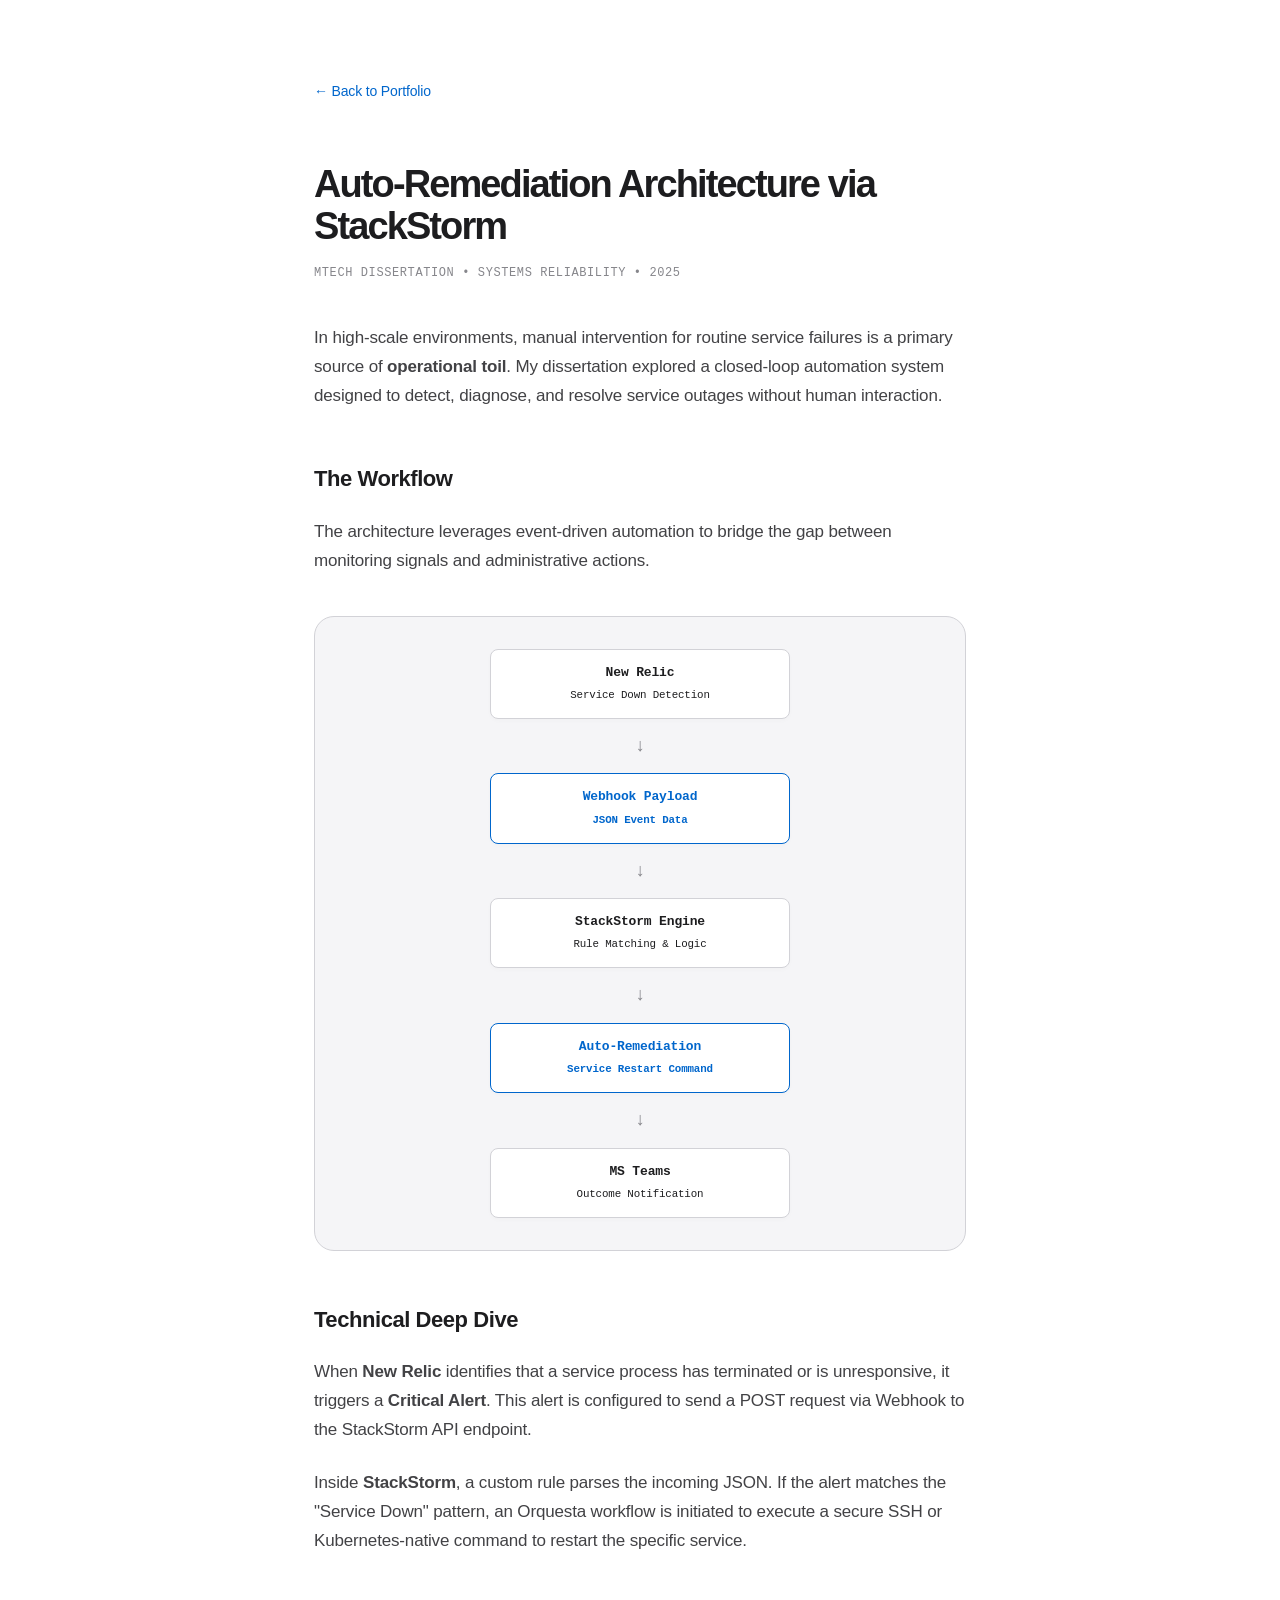
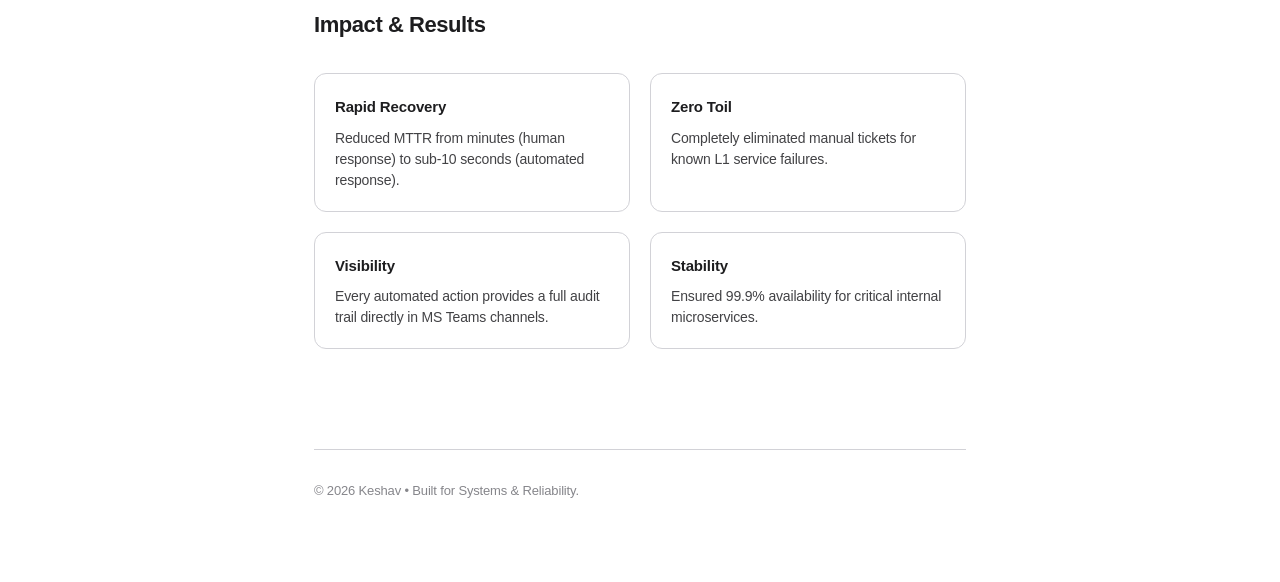
==== dissertation.html @ 8f524ad7 "major changes to the code and added projects" ====
<!DOCTYPE html>
<html lang="en">
<head>
    <meta charset="UTF-8">
    <meta name="viewport" content="width=device-width, initial-scale=1.0">
    <title>Case Study | Auto-Remediation Architecture</title>
    <style>
        :root {
            --bg: #ffffff;
            --text-main: #1d1d1f;
            --text-muted: #424245;
            --text-light: #86868b;
            --accent: #0066cc;
            --code-bg: #f5f5f7;
            --border: #d2d2d7;
        }

        * { box-sizing: border-box; -webkit-font-smoothing: antialiased; }

        body {
            font-family: "Inter", -apple-system, BlinkMacSystemFont, sans-serif;
            background-color: var(--bg);
            color: var(--text-main);
            margin: 0;
            line-height: 1.7;
            letter-spacing: -0.01em;
        }

        .container {
            max-width: 700px;
            margin: 0 auto;
            padding: 80px 24px;
        }

        /* --- Navigation --- */
        nav { margin-bottom: 60px; }
        .back-link {
            text-decoration: none;
            color: var(--accent);
            font-size: 14px;
            font-weight: 500;
            display: flex;
            align-items: center;
            gap: 8px;
        }
        .back-link:hover { text-decoration: underline; }

        /* --- Content --- */
        header h1 { 
            font-size: 38px; 
            font-weight: 700; 
            letter-spacing: -0.05em; 
            margin-bottom: 16px; 
            line-height: 1.1;
        }
        
        .metadata { 
            font-family: "SF Mono", monospace; 
            font-size: 12px; 
            color: var(--text-light); 
            text-transform: uppercase;
            letter-spacing: 0.05em;
            margin-bottom: 40px; 
        }
        
        h2 { 
            font-size: 22px; 
            font-weight: 600; 
            margin-top: 50px; 
            margin-bottom: 20px;
            letter-spacing: -0.02em;
        }

        p { margin-bottom: 24px; font-size: 17px; color: var(--text-muted); }

        /* --- Technical Diagram Box --- */
        .diagram-container {
            background: var(--code-bg);
            padding: 32px;
            border-radius: 20px;
            border: 1px solid var(--border);
            margin: 40px 0;
            text-align: center;
        }

        .flow {
            display: flex;
            flex-direction: column;
            align-items: center;
            gap: 12px;
            font-family: "SF Mono", monospace;
            font-size: 13px;
        }

        .node {
            background: #fff;
            padding: 12px 20px;
            border-radius: 8px;
            border: 1px solid var(--border);
            width: 100%;
            max-width: 300px;
            box-shadow: 0 2px 4px rgba(0,0,0,0.02);
        }

        .node.highlight { border-color: var(--accent); color: var(--accent); font-weight: 600; }
        .arrow { color: var(--text-light); font-size: 18px; }

        /* --- Results Grid --- */
        .results-grid {
            display: grid;
            grid-template-columns: 1fr 1fr;
            gap: 20px;
            margin-top: 30px;
        }

        .result-card {
            padding: 20px;
            border: 1px solid var(--border);
            border-radius: 12px;
        }

        .result-card h4 { margin: 0 0 8px 0; font-size: 15px; color: var(--text-main); }
        .result-card p { font-size: 14px; margin: 0; line-height: 1.5; }

        footer {
            margin-top: 100px;
            padding-top: 30px;
            border-top: 1px solid var(--border);
            font-size: 13px;
            color: var(--text-light);
        }

        @media (max-width: 640px) {
            header h1 { font-size: 30px; }
            .results-grid { grid-template-columns: 1fr; }
        }
    </style>
</head>
<body>

    <div class="container">
        <nav>
            <a href="index.html" class="back-link">← Back to Portfolio</a>
        </nav>

        <header>
            <h1>Auto-Remediation Architecture via StackStorm</h1>
            <div class="metadata">MTech Dissertation • Systems Reliability • 2025</div>
        </header>

        <section>
            <p>
                In high-scale environments, manual intervention for routine service failures is a primary source of <strong>operational toil</strong>. My dissertation explored a closed-loop automation system designed to detect, diagnose, and resolve service outages without human interaction.
            </p>

            <h2>The Workflow</h2>
            <p>The architecture leverages event-driven automation to bridge the gap between monitoring signals and administrative actions.</p>

            <div class="diagram-container">
                <div class="flow">
                    <div class="node"><strong>New Relic</strong><br><small>Service Down Detection</small></div>
                    <div class="arrow">↓</div>
                    <div class="node highlight"><strong>Webhook Payload</strong><br><small>JSON Event Data</small></div>
                    <div class="arrow">↓</div>
                    <div class="node"><strong>StackStorm Engine</strong><br><small>Rule Matching & Logic</small></div>
                    <div class="arrow">↓</div>
                    <div class="node highlight"><strong>Auto-Remediation</strong><br><small>Service Restart Command</small></div>
                    <div class="arrow">↓</div>
                    <div class="node"><strong>MS Teams</strong><br><small>Outcome Notification</small></div>
                </div>
            </div>

            <h2>Technical Deep Dive</h2>
            <p>
                When <strong>New Relic</strong> identifies that a service process has terminated or is unresponsive, it triggers a <strong>Critical Alert</strong>. This alert is configured to send a POST request via Webhook to the StackStorm API endpoint.
            </p>
            <p>
                Inside <strong>StackStorm</strong>, a custom rule parses the incoming JSON. If the alert matches the "Service Down" pattern, an Orquesta workflow is initiated to execute a secure SSH or Kubernetes-native command to restart the specific service.
            </p>

            <h2>Impact & Results</h2>
            <div class="results-grid">
                <div class="result-card">
                    <h4>Rapid Recovery</h4>
                    <p>Reduced MTTR from minutes (human response) to sub-10 seconds (automated response).</p>
                </div>
                <div class="result-card">
                    <h4>Zero Toil</h4>
                    <p>Completely eliminated manual tickets for known L1 service failures.</p>
                </div>
                <div class="result-card">
                    <h4>Visibility</h4>
                    <p>Every automated action provides a full audit trail directly in MS Teams channels.</p>
                </div>
                <div class="result-card">
                    <h4>Stability</h4>
                    <p>Ensured 99.9% availability for critical internal microservices.</p>
                </div>
            </div>
        </section>

        <footer>
            © 2026 Keshav • Built for Systems & Reliability.
        </footer>
    </div>

</body>
</html>
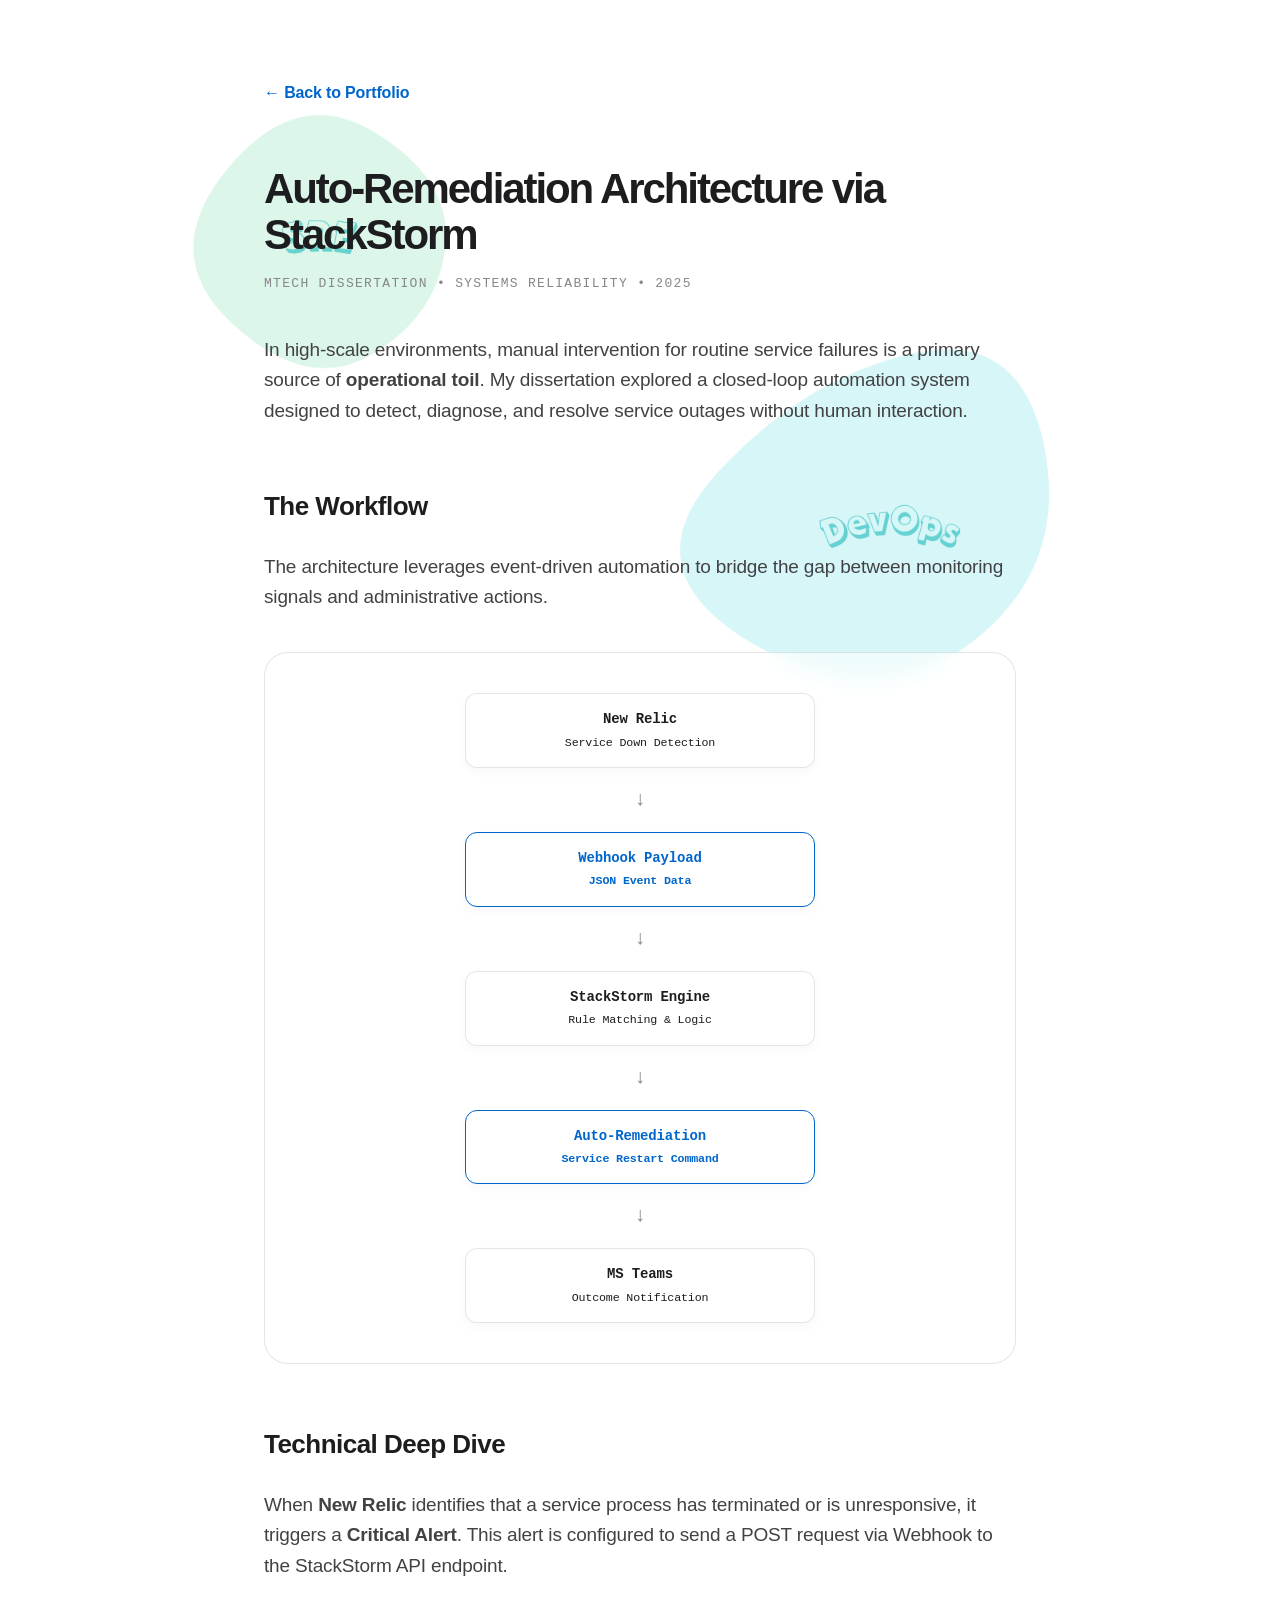
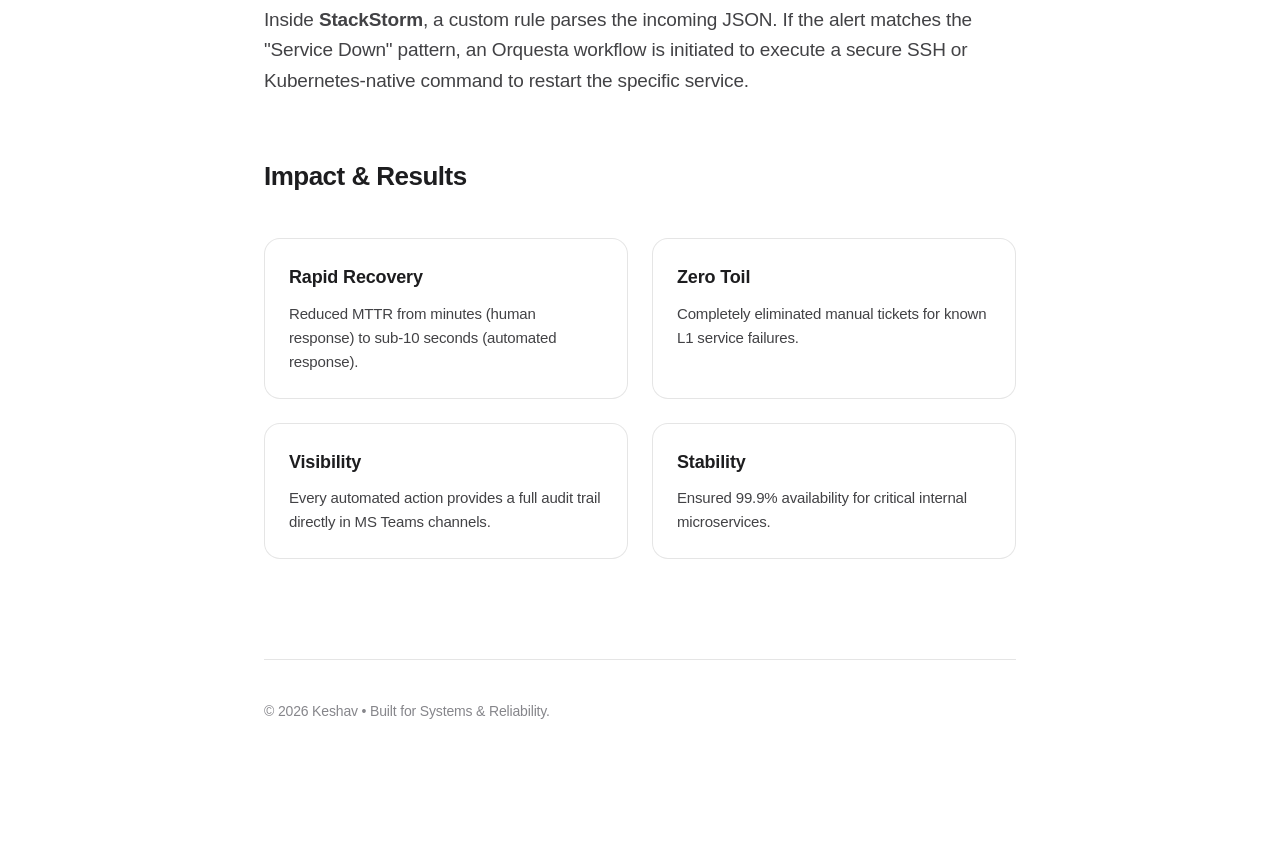
==== commit b964747a: "ui_changes" ====
--- a/dissertation.html
+++ b/dissertation.html
@@ -12,24 +12,33 @@
             --text-light: #86868b;
             --accent: #0066cc;
             --code-bg: #f5f5f7;
-            --border: #d2d2d7;
+            --border: rgba(0,0,0,0.1); /* Softened for the merged look */
         }
 
         * { box-sizing: border-box; -webkit-font-smoothing: antialiased; }
 
-        body {
-            font-family: "Inter", -apple-system, BlinkMacSystemFont, sans-serif;
-            background-color: var(--bg);
-            color: var(--text-main);
-            margin: 0;
-            line-height: 1.7;
+        body { 
+            font-family: "Inter", -apple-system, sans-serif; 
+            background-color: var(--bg); 
+            color: var(--text-main); 
+            margin: 0; 
+            line-height: 1.6; 
             letter-spacing: -0.01em;
-        }
+            min-height: 100vh;
+
+            /* --- ZOOMED BACKGROUND --- */
+            background-image: url('images/background.png');
+            background-repeat: no-repeat;
+            background-position: 30% center; /* Shifted as you requested */
+            background-size: 120%;           /* Consistent zoom with index */
+            background-attachment: fixed;
+        } /* <--- FIXED: Added missing closing brace here */
 
         .container {
-            max-width: 700px;
+            max-width: 800px;
             margin: 0 auto;
             padding: 80px 24px;
+            /* Removed background to merge with your background.png */
         }
 
         /* --- Navigation --- */
@@ -37,8 +46,8 @@
         .back-link {
             text-decoration: none;
             color: var(--accent);
-            font-size: 14px;
-            font-weight: 500;
+            font-size: 16px;
+            font-weight: 600;
             display: flex;
             align-items: center;
             gap: 8px;
@@ -47,7 +56,7 @@
 
         /* --- Content --- */
         header h1 { 
-            font-size: 38px; 
+            font-size: 42px; 
             font-weight: 700; 
             letter-spacing: -0.05em; 
             margin-bottom: 16px; 
@@ -56,28 +65,29 @@
         
         .metadata { 
             font-family: "SF Mono", monospace; 
-            font-size: 12px; 
+            font-size: 13px; 
             color: var(--text-light); 
             text-transform: uppercase;
-            letter-spacing: 0.05em;
+            letter-spacing: 0.1em;
             margin-bottom: 40px; 
         }
         
         h2 { 
-            font-size: 22px; 
+            font-size: 26px; 
             font-weight: 600; 
-            margin-top: 50px; 
-            margin-bottom: 20px;
+            margin-top: 60px; 
+            margin-bottom: 24px;
             letter-spacing: -0.02em;
         }
 
-        p { margin-bottom: 24px; font-size: 17px; color: var(--text-muted); }
-
-        /* --- Technical Diagram Box --- */
+        p { margin-bottom: 24px; font-size: 19px; color: var(--text-muted); }
+
+        /* --- Technical Diagram Box (Glass Style) --- */
         .diagram-container {
-            background: var(--code-bg);
-            padding: 32px;
-            border-radius: 20px;
+            background: rgba(255, 255, 255, 0.6);
+            backdrop-filter: blur(10px);
+            padding: 40px;
+            border-radius: 24px;
             border: 1px solid var(--border);
             margin: 40px 0;
             text-align: center;
@@ -87,52 +97,54 @@
             display: flex;
             flex-direction: column;
             align-items: center;
-            gap: 12px;
+            gap: 16px;
             font-family: "SF Mono", monospace;
-            font-size: 13px;
+            font-size: 14px;
         }
 
         .node {
             background: #fff;
-            padding: 12px 20px;
-            border-radius: 8px;
+            padding: 14px 24px;
+            border-radius: 12px;
             border: 1px solid var(--border);
             width: 100%;
-            max-width: 300px;
-            box-shadow: 0 2px 4px rgba(0,0,0,0.02);
-        }
-
-        .node.highlight { border-color: var(--accent); color: var(--accent); font-weight: 600; }
-        .arrow { color: var(--text-light); font-size: 18px; }
+            max-width: 350px;
+            box-shadow: 0 4px 12px rgba(0,0,0,0.03);
+        }
+
+        .node.highlight { border-color: var(--accent); color: var(--accent); font-weight: 700; }
+        .arrow { color: var(--text-light); font-size: 20px; }
 
         /* --- Results Grid --- */
         .results-grid {
             display: grid;
             grid-template-columns: 1fr 1fr;
-            gap: 20px;
-            margin-top: 30px;
+            gap: 24px;
+            margin-top: 40px;
         }
 
         .result-card {
-            padding: 20px;
+            padding: 24px;
+            background: rgba(255, 255, 255, 0.4);
             border: 1px solid var(--border);
-            border-radius: 12px;
-        }
-
-        .result-card h4 { margin: 0 0 8px 0; font-size: 15px; color: var(--text-main); }
-        .result-card p { font-size: 14px; margin: 0; line-height: 1.5; }
+            border-radius: 16px;
+        }
+
+        .result-card h4 { margin: 0 0 10px 0; font-size: 18px; color: var(--text-main); }
+        .result-card p { font-size: 15px; margin: 0; line-height: 1.6; }
 
         footer {
             margin-top: 100px;
-            padding-top: 30px;
+            padding: 40px 0;
             border-top: 1px solid var(--border);
-            font-size: 13px;
+            font-size: 14px;
             color: var(--text-light);
         }
 
         @media (max-width: 640px) {
-            header h1 { font-size: 30px; }
+            header h1 { font-size: 32px; }
             .results-grid { grid-template-columns: 1fr; }
+            .container { padding: 40px 20px; }
         }
     </style>
 </head>
@@ -140,7 +152,7 @@
 
     <div class="container">
         <nav>
-            <a href="index.html" class="back-link">← Back to Portfolio</a>
+            <a href="/" class="back-link">← Back to Portfolio</a>
         </nav>
 
         <header>
